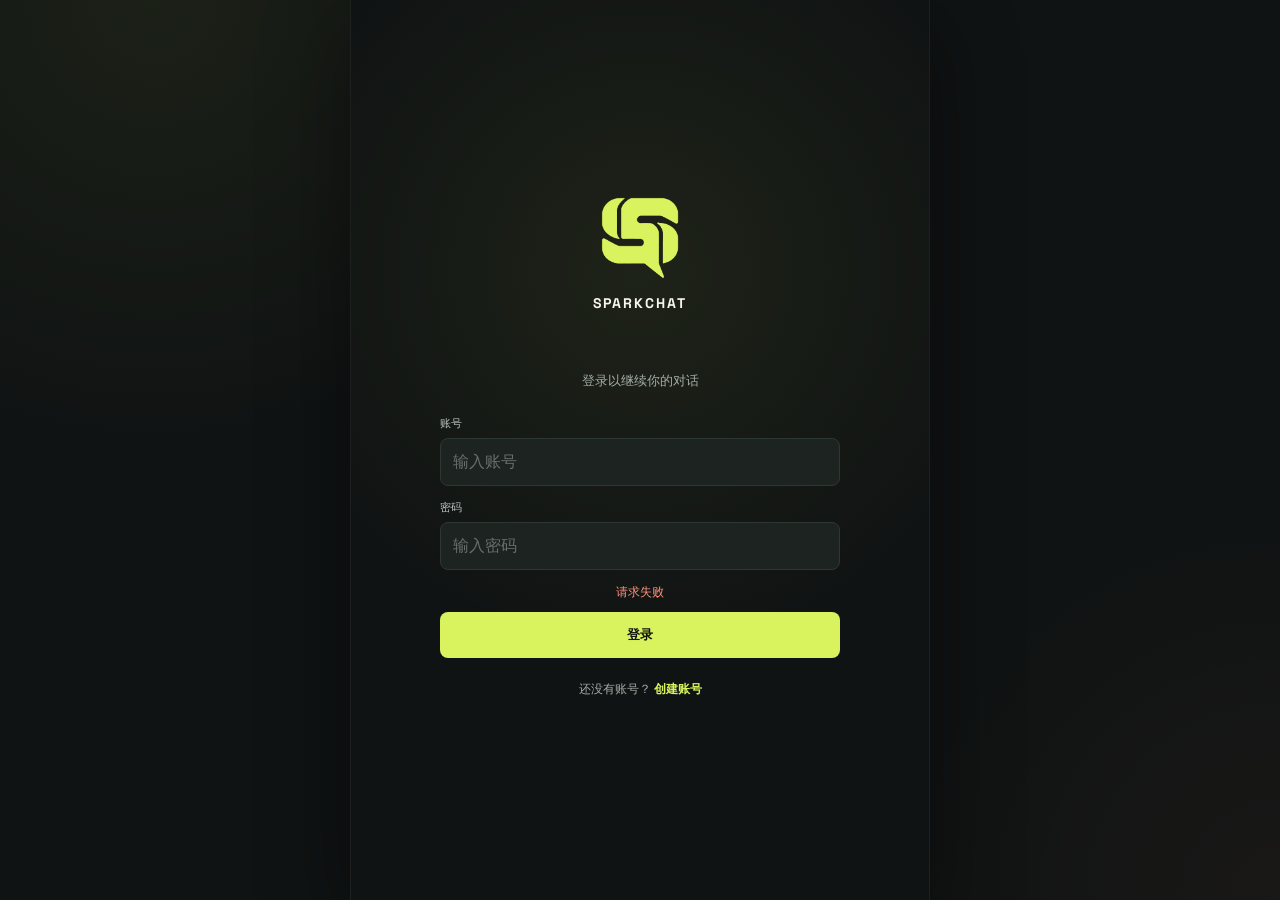
==== frontend/index.html @ 21396ccc "删除启动页遮罩" ====
<!doctype html>
<html lang="zh-CN">
<head>
	<meta charset="utf-8">
	<meta name="viewport" content="width=device-width,initial-scale=1,maximum-scale=1,user-scalable=no,viewport-fit=cover">
	<meta name="theme-color" content="#101313">
	<meta name="description" content="SparkChat 数字角色对话应用">
	<meta name="mobile-web-app-capable" content="yes">
	<meta name="apple-mobile-web-app-capable" content="yes">
	<meta name="apple-mobile-web-app-status-bar-style" content="black-translucent">
	<meta name="apple-mobile-web-app-title" content="SparkChat">
	<title>SparkChat</title>
	<link rel="manifest" href="manifest.webmanifest">
	<link rel="icon" href="assets/icons/icon-192.png" type="image/png">
	<link rel="apple-touch-icon" href="assets/icons/icon-192.png">
	<link rel="preconnect" href="https://fonts.googleapis.com">
	<link rel="preconnect" href="https://fonts.gstatic.com" crossorigin>
	<link rel="preload" as="style" href="https://fonts.googleapis.com/css2?family=IBM+Plex+Mono:wght@400;500;600&family=Space+Grotesk:wght@400;500;600;700&family=Syne:wght@700&display=swap" onload="this.onload=null;this.rel='stylesheet'">
	<noscript><link rel="stylesheet" href="https://fonts.googleapis.com/css2?family=IBM+Plex+Mono:wght@400;500;600&family=Space+Grotesk:wght@400;500;600;700&family=Syne:wght@700&display=swap"></noscript>
	<link rel="stylesheet" href="styles/base.css">
	<link rel="stylesheet" href="styles/components.css">
	<link rel="stylesheet" href="styles/views.css">
	<link rel="stylesheet" href="styles/responsive.css">
</head>
<body>
	<div id="app"></div>
	<div id="toast" class="toast hidden" role="status" aria-live="polite" popover="manual"></div>
	<script type="module" src="scripts/main.js"></script>
</body>
</html>
---- frontend/styles/base.css ----
:root {
  --bg: #101313;
  --surface: #171b1b;
  --surface-raised: #1d2321;
  --surface-soft: #252c29;
  --ink: #f5f6ef;
  --muted: #a4ada7;
  --faint: #737d77;
  --line: #2d3733;
  --line-strong: #46524c;
  --accent: #d8f35d;
  --accent-strong: #e3fa72;
  --accent-ink: #10150f;
  --warning: #ff9278;
  --danger: #ff8179;
  --success: #86dfab;
  --shadow: 0 24px 80px rgb(0 0 0 / 42%);
  --radius: 8px;
  --font-ui: "Space Grotesk", "Microsoft YaHei", sans-serif;
  --font-mono: "IBM Plex Mono", Consolas, monospace;
  --text-xs: 11px;
  --text-sm: 13px;
  --text-md: 15px;
  --text-lg: 20px;
  color-scheme: dark;
  font-family: var(--font-ui);
}

* {
  box-sizing: border-box;
  -webkit-tap-highlight-color: transparent;
}

html {
  width: 100%;
  min-height: 100%;
  overflow-x: hidden;
  background: var(--bg);
  -webkit-text-size-adjust: none;
  text-size-adjust: none;
}

.scroll-container {
  scrollbar-width: none;
}

.scroll-container::-webkit-scrollbar {
  width: 0;
  height: 0;
  display: none;
}

body {
  width: 100%;
  min-height: 100vh;
  margin: 0;
  overflow-x: hidden;
  touch-action: manipulation;
  color: var(--ink);
  background:
    radial-gradient(circle at 12% 0%, rgb(216 243 93 / 6%), transparent 28rem),
    radial-gradient(circle at 100% 100%, rgb(255 146 120 / 4%), transparent 24rem),
    var(--bg);
}

body:has(.app-dialog[open]) {
  overflow: hidden;
}

button,
input,
textarea,
select {
  font: inherit;
}

button {
  border: 0;
  cursor: pointer;
}

button:focus-visible,
input:focus-visible,
textarea:focus-visible,
select:focus-visible {
  outline: 2px solid var(--accent);
  outline-offset: 3px;
}

button:disabled {
  cursor: not-allowed;
}

h1,
h2,
h3,
p {
  margin-top: 0;
}

.hidden {
  display: none !important;
}

#app {
  width: min(100%, 580px);
  max-width: 100%;
  min-height: 100vh;
  margin: 0 auto;
  position: relative;
  overflow: hidden;
  background: rgb(16 19 19 / 94%);
  border-inline: 1px solid rgb(255 255 255 / 6%);
}

.mono-label,
.eyebrow {
  color: var(--accent);
  font: 500 var(--text-xs)/1.4 var(--font-mono);
  letter-spacing: .08em;
  text-transform: uppercase;
}

.muted {
  color: var(--muted);
}

@keyframes rise {
  from { opacity: 0; transform: translateY(8px); }
  to { opacity: 1; transform: translateY(0); }
}

@keyframes pulse {
  50% { opacity: .5; }
}
---- frontend/styles/components.css ----
.icon-button {
  width: 40px;
  height: 40px;
  display: inline-grid;
  place-items: center;
  color: var(--muted);
  background: transparent;
  border: 1px solid transparent;
  border-radius: var(--radius);
  font-size: 20px;
}

.icon-button svg {
  width: 18px;
  height: 18px;
}

.view {
  min-height: 100vh;
  padding-bottom: 86px;
}

.bottom-nav {
  width: min(100%, 580px);
  height: 64px;
  position: fixed;
  z-index: 8;
  bottom: 0;
  left: 50%;
  display: grid;
  grid-template-columns: repeat(3, 1fr);
  padding: 6px 12px max(6px, env(safe-area-inset-bottom));
  transform: translateX(-50%);
  border-top: 1px solid var(--line);
  background: rgb(15 19 19 / 96%);
  backdrop-filter: blur(18px);
}

.nav-item {
  min-width: 0;
  display: flex;
  align-items: center;
  justify-content: center;
  gap: 8px;
  color: var(--muted);
  background: transparent;
  border-radius: var(--radius);
  font-size: var(--text-xs);
  font-weight: 600;
}

.nav-item.active {
  color: var(--accent-ink);
  background: var(--accent);
}

.nav-icon {
  font-size: 17px;
  line-height: 1;
}

.page-heading {
  display: flex;
  align-items: center;
  justify-content: center;
  min-height: calc(48px + env(safe-area-inset-top));
  padding: env(safe-area-inset-top) max(16px, env(safe-area-inset-right)) 0 max(16px, env(safe-area-inset-left));
  border-bottom: 1px solid var(--line);
}

.page-heading h1 {
  margin: 0;
  font-size: 16px;
  line-height: 48px;
  font-weight: 600;
  letter-spacing: 0;
}

.page-heading p {
  max-width: 270px;
  margin: 7px 0 0;
  color: var(--muted);
  font-size: var(--text-sm);
  line-height: 1.6;
}

.section {
  padding: 24px 22px;
  border-top: 1px solid var(--line);
}

.field-grid {
  display: grid;
  grid-template-columns: 1fr 1fr;
  gap: 13px;
}

.field {
  min-width: 0;
  margin-bottom: 14px;
}

.field:last-child {
  margin-bottom: 0;
}

.field-wide {
  grid-column: 1 / -1;
}

.field label,
.field-label {
  display: block;
  color: #bac3bf;
  font: 500 var(--text-xs) var(--font-mono);
  letter-spacing: .04em;
  text-transform: uppercase;
}

.field label {
  margin-bottom: 7px;
}

.text-input,
.text-area,
.select-input {
  width: 100%;
  border: 1px solid var(--line);
  border-radius: var(--radius);
  outline: 0;
  caret-color: var(--accent);
  caret-shape: bar;
  color: var(--ink);
  background: var(--surface-raised);
  line-height: 1.5;
  font-size: 16px;
  transition: border-color .18s, background .18s;
}

.select-input {
  width: 1px;
  height: 1px;
  position: absolute;
  overflow: hidden;
  clip-path: inset(50%);
  white-space: nowrap;
}

.select-control {
  width: 100%;
  min-width: 0;
  position: relative;
  scroll-margin-block: 12px;
}

.select-trigger {
  width: 100%;
  height: 48px;
  min-width: 0;
  display: flex;
  align-items: center;
  gap: 12px;
  padding: 0 13px;
  color: var(--ink);
  border: 1px solid var(--line);
  border-radius: var(--radius);
  background: var(--surface-raised);
  text-align: left;
  transition: border-color .18s, background .18s;
}

.select-value {
  min-width: 0;
  flex: 1;
  overflow: hidden;
  text-overflow: ellipsis;
  white-space: nowrap;
}

.select-chevron {
  width: 7px;
  height: 7px;
  flex: 0 0 auto;
  border-right: 1.5px solid var(--muted);
  border-bottom: 1.5px solid var(--muted);
  transform: translateY(-2px) rotate(45deg);
  transition: transform .18s;
}

.select-control.open .select-chevron {
  transform: translateY(2px) rotate(225deg);
}

.select-trigger:disabled {
  cursor: not-allowed;
  color: var(--faint);
  opacity: .6;
}

.select-trigger:focus-visible {
  outline: 2px solid var(--accent);
  outline-offset: 2px;
}

.select-menu {
  inset: auto;
  margin: 0;
  position: fixed;
  z-index: 1000;
  display: grid;
  gap: 2px;
  overflow-y: auto;
  padding: 5px;
  border: 1px solid var(--line-strong);
  border-radius: var(--radius);
  background: var(--surface-raised);
  box-shadow: 0 12px 32px rgb(0 0 0 / 34%);
  scrollbar-width: thin;
  scrollbar-color: var(--line-strong) transparent;
  animation: select-open .12s ease-out;
}

.select-menu[hidden] {
  display: none;
}

.select-option {
  width: 100%;
  min-height: 38px;
  padding: 8px 10px;
  overflow: hidden;
  color: var(--ink);
  border-radius: 5px;
  background: transparent;
  text-align: left;
  text-overflow: ellipsis;
  white-space: nowrap;
}

.select-option[aria-selected="true"] {
  color: var(--accent);
  background: var(--surface-soft);
}

.select-option:focus-visible {
  outline: 1px solid var(--accent);
  outline-offset: -1px;
}

.select-option:disabled {
  cursor: not-allowed;
  color: var(--faint);
}

@keyframes select-open {
  from { opacity: 0; transform: translateY(-3px); }
  to { opacity: 1; transform: translateY(0); }
}

.text-input {
  height: 48px;
  padding: 0 12px;
}

.text-area {
  min-height: 112px;
  padding: 11px 12px;
  resize: vertical;
  overflow-y: auto;
  scrollbar-color: rgb(141 152 147 / 30%) transparent;
  scrollbar-gutter: stable;
  scrollbar-width: thin;
}

.text-area:hover,
.text-area:focus {
  scrollbar-color: rgb(141 152 147 / 58%) transparent;
}

.text-area::-webkit-scrollbar {
  width: 5px;
}

.text-area::-webkit-scrollbar-track {
  background: transparent;
}

.text-area::-webkit-scrollbar-thumb {
  background: rgb(141 152 147 / 30%);
  border-radius: 999px;
}

.text-area:hover::-webkit-scrollbar-thumb,
.text-area:focus::-webkit-scrollbar-thumb {
  background: rgb(141 152 147 / 58%);
}

.text-input::placeholder,
.text-area::placeholder {
  color: #65706b;
}

.text-input:hover,
.text-area:hover {
  border-color: var(--line-strong);
}

.select-trigger:hover:not(:disabled) {
  border-color: var(--line-strong);
}

.text-input:focus,
.text-area:focus {
  border-color: var(--line);
  background: var(--surface-raised);
}

.text-input:focus-visible,
.text-area:focus-visible {
  outline: none;
}

.primary-button,
.secondary-button,
.danger-button {
  min-height: 46px;
  display: inline-flex;
  align-items: center;
  justify-content: center;
  gap: 8px;
  padding: 0 15px;
  border-radius: var(--radius);
  font-size: var(--text-sm);
  font-weight: 800;
}

.primary-button {
  color: var(--accent-ink);
  background: var(--accent);
}

.primary-button:disabled {
  color: #6f7950;
  background: #343b27;
}

.secondary-button {
  color: var(--ink);
  border: 1px solid var(--line-strong);
  background: var(--surface-soft);
}

.danger-button {
  color: var(--danger);
  border: 1px solid rgb(240 104 98 / 40%);
  background: transparent;
}

.secondary-button:disabled,
.danger-button:disabled,
.admin-create-button:disabled {
  cursor: not-allowed;
  opacity: .5;
}

.compact-button {
  min-height: 42px;
  padding-inline: 13px;
  font-size: var(--text-sm);
}

.admin-action-button {
  min-width: 112px;
  min-height: 46px;
  padding-inline: 16px;
}

.dialog-actions-split {
  justify-content: space-between;
}

.dialog-action-group {
  display: inline-flex;
  align-items: center;
  gap: 9px;
}

.full-width {
  width: 100%;
}

.toast {
  max-width: calc(100vw - 32px);
  position: fixed;
  z-index: 1000;
  top: max(18px, env(safe-area-inset-top));
  left: 50%;
  margin: 0;
  padding: 11px 15px;
  transform: translateX(-50%);
  border: 0;
  color: var(--accent-ink);
  background: var(--accent);
  border-radius: var(--radius);
  box-shadow: var(--shadow);
  font-size: var(--text-sm);
  font-weight: 700;
}

@media (hover: hover) and (pointer: fine) {
  .icon-button:hover {
    color: var(--ink);
    border-color: var(--line);
    background: var(--surface);
  }

  .nav-item:hover {
    color: var(--ink);
    background: var(--surface-raised);
  }

  .primary-button:hover:not(:disabled) {
    background: var(--accent-strong);
  }

  .secondary-button:hover:not(:disabled) {
    border-color: var(--muted);
    background: #293130;
  }

  .danger-button:hover:not(:disabled) {
    border-color: var(--danger);
    background: rgb(255 129 121 / 10%);
  }
}
---- frontend/styles/views.css ----
.auth-view {
  min-height: 100dvh;
  display: grid;
  place-items: center;
  padding: clamp(32px, 7vh, 72px) 20px;
  background:
    radial-gradient(circle at 50% 30%, rgb(216 243 93 / 7%), transparent 24rem),
    var(--bg);
}

.auth-brand {
  display: flex;
  flex-direction: column;
  align-items: center;
  gap: 12px;
  margin-bottom: 60px;
  color: var(--ink);
  font-size: 14px;
  font-weight: 800;
  letter-spacing: .14em;
}

.auth-brand img {
  width: 88px;
  height: 88px;
  object-fit: contain;
}

.auth-content {
  width: min(100%, 400px);
}

.auth-content h1 {
  margin: 0;
  font-size: 30px;
  line-height: 1.2;
  letter-spacing: 0;
}

.auth-heading {
  margin-bottom: 26px;
  text-align: center;
}

.auth-heading p {
  margin: 0;
  color: var(--muted);
  font-size: 13px;
}

.auth-form {
  width: 100%;
}

.auth-error {
  min-height: 18px;
  margin: 10px 0;
  color: var(--warning);
  font-size: 12px;
  text-align: center;
}

.auth-switch {
  width: 100%;
  margin-top: 14px;
  padding: 9px;
  color: var(--muted);
  background: transparent;
  font-size: 12px;
}

.auth-switch strong {
  color: var(--accent);
}

.search-toolbar {
  padding: 12px 13px;
  border-bottom: 1px solid var(--line);
  background: var(--surface);
}

.search-box {
  height: 42px;
  margin: 0;
  display: flex;
  align-items: center;
  gap: 9px;
  padding: 0 12px;
  color: var(--muted);
  border: 1px solid var(--line);
  border-radius: var(--radius);
  background: var(--surface-raised);
  cursor: text;
  transition: border-color .18s, background .18s, box-shadow .18s;
}

.search-box:hover {
  border-color: var(--line-strong);
}

.search-box:focus-within,
.search-box.focused {
  border-color: var(--accent);
  box-shadow: 0 0 0 2px rgb(216 243 93 / 10%);
}

.search-box:focus-within svg,
.search-box.focused svg {
  color: var(--accent);
  stroke: var(--accent);
}

.search-box input {
  min-width: 0;
  width: 100%;
  border: 0;
  outline: 0;
  caret-color: var(--accent);
  caret-shape: bar;
  color: var(--ink);
  background: transparent;
  cursor: text;
  font-size: 16px;
  line-height: 1.5;
  appearance: none;
}

.search-box input::placeholder {
  color: #65706b;
}

.search-box svg {
  width: 16px;
  height: 16px;
  flex: 0 0 16px;
  stroke-width: 2.2;
  pointer-events: none;
  transition: color .18s;
}

.search-box input::-webkit-search-cancel-button {
  appearance: none;
}

.contact-list {
  display: flex;
  flex-direction: column;
}

.contact {
  width: 100%;
  min-height: 88px;
  display: flex;
  align-items: center;
  gap: 15px;
  padding: 16px 22px;
  color: var(--ink);
  text-align: left;
  border-top: 1px solid rgb(42 50 48 / 76%);
  background: transparent;
  transition: background .18s;
}

.contact:focus-visible,
.profile-link:focus-visible,
.new-conversation-button:focus-visible,
.conversation-options-button:focus-visible,
.conversation-menu button:focus-visible,
.conversation-edit button:focus-visible,
.message-action:focus-visible,
.speak-button:focus-visible,
.composer-edit-cancel:focus-visible,
.call-control:focus-visible {
  outline: 2px solid var(--accent);
  outline-offset: -2px;
}

.avatar {
  width: 48px;
  height: 48px;
  flex: 0 0 48px;
  display: grid;
  place-items: center;
  position: relative;
  overflow: hidden;
  color: #101412;
  background: linear-gradient(145deg, #b6c1bc, #45524f);
  border-radius: var(--radius);
  font-size: 14px;
  font-weight: 800;
}

.avatar.small {
  width: 40px;
  height: 40px;
  flex-basis: 40px;
  font-size: 11px;
}

.avatar img,
.avatar-field-preview img {
  width: 100%;
  height: 100%;
  display: block;
  object-fit: cover;
}

.avatar-field {
  margin-bottom: 24px;
  display: grid;
  grid-template-columns: 58px minmax(0, 1fr) auto;
  align-items: center;
  gap: 12px;
}

#create-form .avatar-field {
  margin-bottom: 0;
}

.view:has(.main-page-body) {
  height: 100dvh;
  min-height: 0;
  display: flex;
  flex-direction: column;
  padding-bottom: 64px;
  overflow: hidden;
}

.view:has(.main-page-body) > .page-heading {
  flex: 0 0 auto;
}

.main-page-body {
  min-height: 0;
  flex: 1;
  overflow-y: auto;
}

.avatar-field-preview {
  width: 58px;
  height: 58px;
  overflow: hidden;
  display: grid;
  place-items: center;
  color: var(--muted);
  border: 1px dashed var(--line-strong);
  border-radius: var(--radius);
  background: var(--surface-raised);
}

.avatar-placeholder {
  font: 300 24px var(--font-ui);
}

.avatar-field-copy {
  min-width: 0;
  display: grid;
  gap: 5px;
}

.avatar-field-copy strong {
  font-size: 12px;
}

.avatar-field-copy span {
  color: var(--muted);
  font-size: 10px;
}

.avatar-choose {
  min-height: 38px;
  padding-inline: 12px;
  cursor: pointer;
}

.crop-dialog {
  width: min(92vw, 480px);
}

.crop-dialog-body {
  display: grid;
  justify-items: center;
  gap: 20px;
}

.crop-stage {
  width: min(360px, calc(100vw - 72px));
  aspect-ratio: 1;
  position: relative;
  overflow: hidden;
  cursor: grab;
  touch-action: none;
  background:
    linear-gradient(45deg, #202625 25%, transparent 25%, transparent 75%, #202625 75%),
    linear-gradient(45deg, #202625 25%, #171b1b 25%, #171b1b 75%, #202625 75%);
  background-position: 0 0, 8px 8px;
  background-size: 16px 16px;
}

.crop-stage.dragging {
  cursor: grabbing;
}

.crop-stage > img {
  position: absolute;
  max-width: none;
  user-select: none;
}

.crop-box {
  width: 180px;
  height: 180px;
  position: absolute;
  z-index: 1;
  pointer-events: none;
  touch-action: none;
  border: 2px solid var(--accent);
  box-shadow: 0 0 0 999px rgb(5 7 7 / 55%);
}

.crop-box i {
  width: 12px;
  height: 12px;
  position: absolute;
  border-color: var(--ink);
  border-style: solid;
}

.crop-box i:nth-child(1) { top: -2px; left: -2px; border-width: 2px 0 0 2px; }
.crop-box i:nth-child(2) { top: -2px; right: -2px; border-width: 2px 2px 0 0; }
.crop-box i:nth-child(3) { right: -2px; bottom: -2px; border-width: 0 2px 2px 0; }
.crop-box i:nth-child(4) { bottom: -2px; left: -2px; border-width: 0 0 2px 2px; }

.contact-main {
  min-width: 0;
  flex: 1;
}

.contact-top {
  display: flex;
  justify-content: space-between;
  gap: 12px;
}

.contact-name {
  font-size: var(--text-md);
  font-weight: 700;
}

.contact-time {
  color: var(--faint);
  font: 9px var(--font-mono);
}

.contact-preview {
  margin-top: 6px;
  overflow: hidden;
  color: var(--muted);
  font-size: var(--text-sm);
  line-height: 1.5;
  text-overflow: ellipsis;
  white-space: nowrap;
}

.empty-state {
  margin: 22px;
  padding: 34px 20px;
  color: var(--muted);
  border: 1px dashed var(--line-strong);
  border-radius: var(--radius);
  text-align: center;
  font-size: 12px;
  line-height: 1.7;
}

.app-dialog {
  width: min(92vw, 540px);
  max-height: min(88dvh, 720px);
  overflow: hidden;
  padding: 0;
  color: var(--ink);
  border: 1px solid var(--line-strong);
  border-radius: var(--radius);
  background: var(--surface);
  box-shadow: var(--shadow);
}

.app-dialog::backdrop {
  background: rgb(0 0 0 / 72%);
  backdrop-filter: blur(5px);
}

.dialog-panel {
  max-height: inherit;
  display: flex;
  flex-direction: column;
  overflow: hidden;
}

.dialog-header,
.dialog-actions {
  display: flex;
  align-items: center;
  justify-content: space-between;
  gap: 14px;
  padding: 17px 18px;
  border-bottom: 1px solid var(--line);
}

.dialog-header h2 {
  margin: 5px 0 0;
  font-size: 18px;
}

.dialog-header > .icon-button {
  flex: 0 0 auto;
}

.dialog-body {
  min-height: 0;
  flex: 1;
  overflow-y: auto;
  padding: 18px;
}

.dialog-actions {
  justify-content: flex-end;
  border-top: 1px solid var(--line);
  border-bottom: 0;
}

.dialog-actions .primary-button,
.dialog-actions .secondary-button,
.dialog-actions .danger-button {
  min-width: 100px;
}

.confirm-dialog {
  width: min(92vw, 380px);
}

.confirm-dialog .dialog-header h2 {
  margin: 0;
}

.confirm-dialog-message {
  margin: 0;
  color: var(--muted);
  line-height: 1.65;
}

.confirm-dialog-message strong {
  overflow-wrap: anywhere;
  color: var(--ink);
  font-weight: 800;
}

.confirm-dialog .dialog-actions button {
  min-width: 96px;
}

.history-dialog {
  width: min(100% - 24px, 520px);
  max-height: min(78dvh, 620px);
  overflow: hidden;
  margin: auto auto 12px;
}

.history-dialog .dialog-panel {
  max-height: inherit;
}

.history-body {
  overflow-x: hidden;
  overflow-y: auto;
  padding: 12px;
}

.new-conversation-button {
  min-height: 46px;
  width: 100%;
  display: flex;
  align-items: center;
  gap: 9px;
  padding: 13px 14px;
  color: var(--accent-ink);
  border-radius: var(--radius);
  border: 1px solid var(--accent);
  background: var(--accent);
  font-size: 12px;
  font-weight: 800;
  text-align: left;
}

.new-conversation-button svg { width: 16px; height: 16px; }

.conversation-list {
  display: grid;
  gap: 5px;
  padding: 11px 0 0;
  margin: 0;
  list-style: none;
}

.conversation-row.active {
  border-color: var(--line);
  background: var(--surface-raised);
}

.conversation-row {
  position: relative;
  display: grid;
  grid-template-columns: minmax(0, 1fr) 38px;
  align-items: center;
  border: 1px solid transparent;
  border-radius: var(--radius);
}

.conversation-row.active { border-color: var(--line); background: var(--surface-raised); }

.conversation-open {
  min-width: 0;
  display: flex;
  align-items: center;
  justify-content: space-between;
  gap: 12px;
  padding: 11px 4px 11px 12px;
  color: var(--ink);
  background: transparent;
  text-align: left;
}

.conversation-copy {
  min-width: 0;
  display: grid;
  gap: 4px;
}

.conversation-copy strong,
.conversation-copy small { overflow: hidden; text-overflow: ellipsis; white-space: nowrap; }
.conversation-copy strong { font-size: 12px; }
.conversation-copy small,
.conversation-open time { color: var(--muted); font: 10px var(--font-mono); }
.conversation-open time { flex: 0 0 auto; align-self: flex-start; padding-top: 2px; }

.conversation-options {
  position: relative;
}

.conversation-options-button {
  width: 30px;
  height: 30px;
  display: grid;
  place-items: center;
  color: var(--muted);
  background: transparent;
  border-radius: var(--radius);
}

.conversation-options-button svg { width: 16px; height: 16px; }

.conversation-menu {
  min-width: 148px;
  position: fixed;
  z-index: 3;
  top: 0;
  left: 0;
  display: none;
  gap: 2px;
  padding: 6px;
  border: 1px solid var(--line-strong);
  border-radius: var(--radius);
  background: var(--surface-raised);
  box-shadow: 0 18px 48px rgb(0 0 0 / 48%), 0 1px 0 rgb(255 255 255 / 5%) inset;
}

.conversation-menu.open { display: grid; }

.conversation-menu button {
  min-height: 38px;
  display: flex;
  align-items: center;
  gap: 8px;
  padding: 9px 11px;
  color: var(--ink);
  background: transparent;
  border-radius: var(--radius);
  font-size: 12px;
  font-weight: 650;
  text-align: left;
  white-space: nowrap;
}

.conversation-menu button.danger { color: var(--danger); }
.conversation-menu svg { width: 14px; height: 14px; }

.conversation-edit {
  grid-column: 1 / -1;
  display: flex;
  align-items: center;
  gap: 5px;
  padding: 5px;
}

.conversation-edit .text-input { min-width: 0; height: 32px; padding: 6px 8px; }
.conversation-edit button { width: 30px; height: 30px; display: grid; place-items: center; color: var(--muted); background: transparent; border-radius: var(--radius); }
.conversation-edit svg { width: 15px; height: 15px; }

.history-empty { padding: 24px 10px; color: var(--muted); font-size: 12px; text-align: center; }

.form-actions {
  padding: 18px 22px calc(20px + env(safe-area-inset-bottom));
  border-top: 1px solid var(--line);
  background: var(--surface);
}

.form-actions p {
  margin: 8px 0 0;
  color: var(--faint);
  text-align: center;
  font-size: 9px;
}

.profile-card {
  width: 100%;
  min-width: 0;
  max-width: 100%;
  display: flex;
  align-items: center;
  gap: 14px;
  padding: 18px;
  border: 1px solid var(--line);
  border-radius: var(--radius);
  background: var(--surface);
}

.profile-card > div:last-child,
.profile-link > span:first-child {
  min-width: 0;
}

.profile-label {
  display: block;
  margin-bottom: 5px;
  color: var(--faint);
  font: 9px var(--font-mono);
  text-transform: uppercase;
}

.profile-setting {
  width: 100%;
  min-width: 0;
  max-width: 100%;
  display: flex;
  align-items: center;
  justify-content: space-between;
  gap: 18px;
  padding: 16px 18px;
  border: 1px solid var(--line);
  border-radius: var(--radius);
  background: var(--surface);
}

.profile-setting strong {
  display: block;
  flex: 0 0 auto;
  white-space: nowrap;
}

.profile-setting .select-control {
  min-width: 0;
  width: min(58%, 220px);
  max-width: 220px;
  margin-left: auto;
  flex: 0 1 220px;
}

.profile-link {
  width: 100%;
  min-width: 0;
  max-width: 100%;
  display: flex;
  align-items: center;
  justify-content: space-between;
  padding: 16px 18px;
  color: var(--ink);
  border: 1px solid var(--line);
  border-radius: var(--radius);
  background: var(--surface);
  text-align: left;
}

.profile-link strong,
.profile-link small {
  display: block;
}

.profile-link small {
  margin-top: 4px;
  color: var(--muted);
  font-size: 10px;
  overflow-wrap: anywhere;
}

.profile-section {
  display: grid;
  gap: 28px;
}

.admin-profile-links {
  display: grid;
  gap: 8px;
}

.admin-manager-dialog {
  width: min(94vw, 920px);
  height: fit-content;
  max-height: min(88dvh, 720px);
}

.admin-manager-dialog > .dialog-panel {
  height: fit-content;
  max-height: inherit;
}

.admin-manager-body {
  min-height: 0;
  max-height: calc(min(88dvh, 720px) - 75px);
  display: flex;
  flex-direction: column;
  overflow: hidden;
}

.admin-manager-controls {
  display: grid;
  grid-template-columns: auto minmax(0, 1fr);
  gap: 14px;
  align-items: end;
  padding: 16px 20px;
  border-bottom: 1px solid var(--line);
  background: var(--surface-raised);
}

.admin-create-button {
  min-height: 46px;
  padding-inline: 18px;
}

.admin-create-button span {
  font-size: 18px;
  line-height: 1;
}

.admin-manager-select {
  margin: 0;
}

.admin-manager-select .select-trigger {
  background: var(--surface);
}

.admin-voice-editor {
  min-width: 0;
  min-height: 0;
  flex: 1;
  display: flex;
  flex-direction: column;
}

.voice-admin-form,
.role-admin-form {
  width: 100%;
  max-height: 100%;
  min-height: 0;
  flex: 1 1 auto;
  display: flex;
  flex-direction: column;
}

.admin-editor-scroll {
  min-height: 0;
  flex: 1;
  overflow-y: auto;
  padding: 28px;
}

.voice-admin-fields {
  display: grid;
  grid-template-columns: 1fr;
  column-gap: 18px;
  align-items: start;
}

.role-admin-form .field-grid {
  grid-template-columns: 1fr;
}

.voice-admin-form .field {
  margin-bottom: 18px;
}

.mono-input {
  font-family: var(--font-mono);
}

.admin-role-editor {
  min-width: 0;
  min-height: 0;
  flex: 1;
  display: flex;
  flex-direction: column;
}

.admin-role-editor .admin-editor-scroll {
  padding: 22px;
}

.role-persona-input {
  min-height: 132px;
}

.character-prompt {
  min-height: 132px;
}

.admin-editor-actions {
  flex: 0 0 auto;
}

.admin-manager-dialog .primary-button,
.admin-manager-dialog .secondary-button,
.admin-manager-dialog .danger-button,
.admin-editor-actions .primary-button,
.admin-editor-actions .danger-button {
  min-width: 112px;
  min-height: 46px;
  padding-inline: 16px;
}

.user-manager-dialog {
  width: min(92vw, 560px);
}

.user-create-form {
  display: grid;
  grid-template-columns: 1fr 1fr auto;
  gap: 10px;
  align-items: end;
  padding-bottom: 20px;
  border-bottom: 1px solid var(--line);
}

.user-create-form .field {
  margin-bottom: 0;
}

.user-list-head {
  margin: 22px 0 8px;
}

.user-admin-list {
  display: grid;
  gap: 7px;
  padding: 0;
  margin: 0;
  list-style: none;
}

.user-admin-row {
  display: flex;
  align-items: center;
  justify-content: space-between;
  gap: 12px;
  min-height: 58px;
  padding: 9px 10px 9px 13px;
  border: 1px solid var(--line);
  border-radius: var(--radius);
  background: var(--surface-raised);
}

.user-admin-identity {
  min-width: 0;
  display: grid;
  gap: 4px;
}

.user-admin-identity strong {
  overflow: hidden;
  font-size: var(--text-sm);
  text-overflow: ellipsis;
  white-space: nowrap;
}

.user-admin-identity span,
.current-user-tag {
  color: var(--muted);
  font: var(--text-xs) var(--font-mono);
}

.user-admin-actions {
  display: inline-flex;
  align-items: center;
  gap: 7px;
  flex: 0 0 auto;
  flex-wrap: nowrap;
}

.user-admin-actions .compact-button {
  min-width: 112px;
  min-height: 46px;
}

.user-password-form {
  width: 100%;
}

.user-password-form > div {
  display: flex;
  gap: 7px;
  align-items: center;
}

.user-password-form .text-input {
  min-width: 0;
  flex: 1;
  height: 38px;
}

.user-bubble {
  width: 100%;
  display: block;
  color: inherit;
  text-align: left;
  cursor: pointer;
}

.profile-card h2 {
  margin: 0 0 5px;
  font-size: 17px;
}

.profile-card p {
  margin: 0;
  color: var(--muted);
  font-size: 11px;
}

@media (hover: hover) and (pointer: fine) {
  .contact:hover {
    background: var(--surface);
  }

  .new-conversation-button:hover:not(:disabled) {
    background: var(--accent-strong);
  }

  .conversation-row:hover {
    border-color: var(--line);
    background: var(--surface-raised);
  }

  .conversation-options-button:hover {
    color: var(--accent);
    background: var(--surface-soft);
  }

  .conversation-menu button:hover {
    background: var(--surface-soft);
  }

  .conversation-edit button:hover {
    color: var(--accent);
    background: var(--surface-soft);
  }

  .profile-link:hover {
    border-color: var(--line-strong);
    background: var(--surface-raised);
  }

  .admin-create-button:hover {
    background: var(--accent-strong);
  }

  .user-bubble:hover {
    border-color: var(--accent-strong);
    box-shadow: 0 0 0 3px rgb(216 243 93 / 10%);
  }
}

.chat-view {
  height: 100vh;
  display: flex;
  flex-direction: column;
  background:
    radial-gradient(circle at 100% 0%, rgb(216 243 93 / 5%), transparent 20rem),
    var(--bg);
}

.chat-header {
  min-height: 76px;
  display: flex;
  align-items: center;
  gap: 11px;
  padding: 8px 8px;
  border-bottom: 1px solid var(--line);
  background: rgb(16 19 19 / 90%);
  backdrop-filter: blur(16px);
}

.chat-meta {
  min-width: 0;
  flex: 1;
}

.chat-meta strong {
  display: block;
  overflow: hidden;
  font-size: var(--text-md);
  text-overflow: ellipsis;
  white-space: nowrap;
}

.chat-tool {
  width: 46px;
  height: 46px;
  flex: 0 0 46px;
}

.chat-tool svg {
  width: 18px;
  height: 18px;
  stroke-width: 2.2;
}

.chat-actions {
  display: inline-flex;
  align-items: center;
  gap: 6px;
  flex: 0 0 auto;
}

.messages {
  flex: 1;
  overflow-y: auto;
  display: flex;
  flex-direction: column;
  gap: 16px;
  padding: 24px 16px;
}

.message {
  max-width: min(84%, 540px);
  display: flex;
  align-items: end;
  gap: 8px;
}

.message-content {
  min-width: 0;
}

.message.user {
  align-self: flex-end;
  flex-direction: row-reverse;
}

.bubble {
  padding: 11px 14px;
  color: var(--ink);
  border: 1px solid var(--line);
  border-radius: var(--radius);
  background: var(--surface-raised);
  font-size: var(--text-md);
  line-height: 1.6;
  white-space: pre-wrap;
}

.message.user .bubble {
  color: var(--accent-ink);
  border-color: var(--accent);
  background: var(--accent);
}

.message.user .message-content {
  display: flex;
  flex-direction: column;
  align-items: flex-end;
}

.message.pending .bubble {
  color: var(--muted);
  animation: pulse 1.2s ease-in-out infinite;
}

.message.is-rewriting .bubble {
  border-color: var(--line-strong);
}

.message.user.is-rewriting .bubble {
  border-color: var(--accent);
  box-shadow: 0 0 0 2px rgb(216 243 93 / 12%);
}

.message.failed .bubble {
  color: var(--warning);
  border-color: rgb(255 138 101 / 40%);
}

.stamp {
  min-height: 19px;
  display: inline-flex;
  align-items: center;
  gap: 3px;
  margin-top: 5px;
  color: var(--faint);
  font: 8px var(--font-mono);
}

.message-actions {
  display: inline-flex;
  align-items: center;
  gap: 2px;
  margin-left: 6px;
}

.message-action {
  width: 22px;
  height: 19px;
  display: inline-grid;
  place-items: center;
  padding: 2px 5px;
  color: var(--muted);
  background: transparent;
}

.message-action:disabled { opacity: .45; }
.message-action svg,
.speak-button svg { width: 13px; height: 13px; }
.message-action.active { color: var(--accent); }

.speak-button {
  width: 22px;
  height: 19px;
  display: inline-grid;
  place-items: center;
  padding: 2px 5px;
  color: var(--muted);
  background: transparent;
}

.speak-button.playing {
  color: var(--accent);
  animation: sound-pulse 1s ease-in-out infinite;
}

.composer-button svg {
  width: 16px;
  height: 16px;
  stroke-width: 2.2;
}

.composer {
  position: relative;
  display: grid;
  grid-template-columns: 50px minmax(0, 1fr) 50px;
  align-items: end;
  gap: 8px;
  padding: 12px 13px max(12px, env(safe-area-inset-bottom));
  border-top: 1px solid var(--line);
  background: var(--surface);
  transition: grid-template-columns 180ms ease;
}

.composer-edit-header {
  display: none;
}

.composer.send-hidden {
  grid-template-columns: 50px minmax(0, 1fr) 0;
}

.chat-view.editing-message .message:not(.editing-target) {
  opacity: .42;
  transition: opacity 180ms ease;
}

.message.editing-target .bubble {
  box-shadow: 0 0 0 2px rgb(216 243 93 / 18%);
}

.composer.editing-message {
  grid-template-columns: minmax(0, 1fr) 50px;
  padding-top: 38px;
  border-top-color: var(--line-strong);
  background: var(--bg);
}

.composer.editing-message .composer-edit-header {
  position: absolute;
  inset: 0 0 auto;
  height: 32px;
  display: flex;
  align-items: center;
  justify-content: space-between;
  padding: 6px 13px 0;
  color: var(--muted);
  font-size: var(--text-xs);
  font-weight: 600;
}

.composer-edit-cancel {
  width: 28px;
  height: 28px;
  display: grid;
  place-items: center;
  color: var(--muted);
  border-radius: var(--radius);
  background: transparent;
}

.composer-edit-cancel:hover {
  color: var(--ink);
  background: var(--surface-soft);
}

.composer-edit-cancel svg {
  width: 15px;
  height: 15px;
}

.composer.editing-message #dictate {
  display: none;
}

.composer.editing-message textarea.text-area:focus {
  border-color: var(--accent);
  box-shadow: 0 0 0 2px rgb(216 243 93 / 8%);
}

.composer.editing-message.is-updating textarea {
  opacity: .55;
  pointer-events: none;
}

.composer.editing-message.send-hidden {
  grid-template-columns: minmax(0, 1fr) 0;
}

.composer textarea {
  height: 42px;
  min-height: 42px;
  max-height: 110px;
  overflow-y: hidden;
  padding: 10px 12px;
  resize: none;
}

.composer-button {
  width: 42px;
  height: 42px;
  display: grid;
  place-items: center;
  color: var(--ink);
  border-radius: var(--radius);
  background: var(--surface-soft);
  font-size: 16px;
}

.composer-button.send {
  justify-self: end;
  color: var(--accent-ink);
  background: var(--accent);
  opacity: 1;
  visibility: visible;
  transition: opacity 120ms ease, visibility 0s linear;
}

.composer.send-hidden .composer-button.send {
  opacity: 0;
  visibility: hidden;
  pointer-events: none;
  transition: opacity 100ms ease, visibility 0s linear 180ms;
}

.composer.restore-composer-state .composer-button.send {
  transition: none;
}

.composer-button.recording {
  color: var(--accent-ink);
  background: var(--warning);
  animation: mic-pulse 1.1s ease-in-out infinite;
}

.phone-overlay {
  position: fixed;
  z-index: 20;
  inset: 0;
  display: flex;
  flex-direction: column;
  align-items: center;
  justify-content: center;
  gap: 58px;
  padding: 32px 24px;
  text-align: center;
  background: radial-gradient(circle at 50% 34%, rgb(216 243 93 / 11%), transparent 32%), #101414;
}

.phone-header {
  width: min(100%, 580px);
  min-height: calc(68px + env(safe-area-inset-top));
  position: absolute;
  z-index: 1;
  top: 0;
  display: flex;
  align-items: center;
  justify-content: flex-end;
  padding: max(12px, env(safe-area-inset-top)) max(16px, env(safe-area-inset-right)) 0 max(16px, env(safe-area-inset-left));
  backdrop-filter: blur(16px);
}

.phone-history-button {
  width: 56px;
  height: 56px;
  flex: 0 0 56px;
}

.phone-history-button svg {
  width: 22px;
  height: 22px;
  stroke-width: 2.2;
}

.phone-controls {
  width: min(100%, 380px);
  display: flex;
  align-items: center;
  justify-content: center;
  gap: 48px;
}

.phone-stage {
  display: flex;
  flex-direction: column;
  align-items: center;
}

.voice-orbit {
  width: 144px;
  height: 144px;
  display: grid;
  place-items: center;
  position: relative;
}

.voice-orbit::before,
.voice-orbit::after {
  content: "";
  position: absolute;
  inset: 8px;
  border: 1px solid rgb(216 243 93 / 28%);
  border-radius: 50%;
  animation: orbit-pulse 2s ease-out infinite;
}

.voice-orbit::after {
  inset: -8px;
  animation-delay: .7s;
}

.phone-overlay .avatar {
  width: 100px;
  height: 100px;
  margin: 0 auto;
  font-size: 23px;
  box-shadow: 0 0 0 10px rgb(216 243 93 / 5%);
  z-index: 1;
}

.phone-overlay h1 {
  margin: 23px 0 6px;
  font-size: 27px;
  line-height: 1.25;
  letter-spacing: 0;
}

.phone-status {
  display: flex;
  align-items: center;
  justify-content: center;
  gap: 7px;
  min-height: 22px;
  color: var(--accent);
  font-family: var(--font-ui);
  font-size: 12px;
  font-weight: 700;
  line-height: 1.4;
  letter-spacing: 0;
}

.status-signal {
  width: 7px;
  height: 7px;
  display: inline-block;
  border-radius: 50%;
  background: currentColor;
  box-shadow: 0 0 12px currentColor;
}

.voice-bars {
  height: 30px;
  display: flex;
  align-items: center;
  gap: 3px;
  position: absolute;
  bottom: -5px;
  z-index: 2;
}

.voice-bars i {
  width: 3px;
  height: max(7px, calc(7px + (var(--voice-level, 0) * 25px)));
  display: block;
  background: var(--accent);
  transform-origin: center;
  animation: voice-bar 1s ease-in-out infinite;
}

.voice-bars i:nth-child(2) { animation-delay: .12s; }
.voice-bars i:nth-child(3) { animation-delay: .24s; }
.voice-bars i:nth-child(4) { animation-delay: .36s; }
.voice-bars i:nth-child(5) { animation-delay: .48s; }

.phone-overlay.connecting .voice-bars i { animation-play-state: paused; opacity: .4; }
.phone-overlay.listening .voice-bars i { animation-duration: 1.35s; }
.phone-overlay.speaking .voice-bars i { animation-duration: .55s; }
.phone-overlay.call-error { --accent: var(--danger); }

.phone-subtitles {
  width: min(100%, 340px);
  min-height: 126px;
  display: grid;
  align-content: start;
  gap: 8px;
  margin-top: 10px;
}

.phone-subtitle {
  min-height: 52px;
  padding: 8px 10px;
  border: 1px solid var(--line);
  background: rgb(255 255 255 / 3%);
  max-width: 330px;
  color: #dce2de;
  font-size: 14px;
  line-height: 1.65;
  letter-spacing: 0;
  overflow-wrap: anywhere;
}

.phone-subtitle::before {
  display: block;
  margin-bottom: 3px;
  color: var(--faint);
  font: 8px var(--font-mono);
}

.user-subtitle { color: var(--muted); }
.user-subtitle::before { content: "用户"; }
.assistant-subtitle::before { content: "角色"; color: var(--accent); }
.user-subtitle.interim { opacity: .65; }

.phone-live-actions {
  min-height: 22px;
  display: flex;
  align-items: center;
  justify-content: flex-end;
  gap: 2px;
}

.phone-live-actions .message-action {
  width: 28px;
  height: 24px;
}

.voice-history-page {
  width: min(100%, 580px);
  height: 100dvh;
  min-height: 0;
  position: fixed;
  z-index: 22;
  inset: 0;
  display: flex;
  flex-direction: column;
  overflow: hidden;
  background: var(--bg);
}

.voice-history-page .page-heading {
  flex: 0 0 auto;
  position: relative;
  justify-content: center;
  padding-right: 56px;
  padding-left: 56px;
}

.voice-history-page .page-heading h1 {
  min-width: 0;
  overflow: hidden;
  font-size: 15px;
  text-overflow: ellipsis;
  white-space: nowrap;
}

.voice-history-page .voice-history-back {
  position: absolute;
  left: 8px;
  top: calc(env(safe-area-inset-top) + 24px);
  transform: translateY(-50%);
}

.voice-history-page .messages {
  min-height: 0;
  width: 100%;
}

.end-call {
  width: 60px;
  height: 60px;
  color: white;
  border-radius: 50%;
  background: var(--danger);
  font-size: 18px;
  box-shadow: 0 0 0 0 rgb(240 104 98 / 45%);
  animation: end-call-pulse 2s ease-out infinite;
}

@keyframes sound-pulse {
  50% { transform: scale(1.15); }
}

@keyframes mic-pulse {
  50% { box-shadow: 0 0 0 5px rgb(255 138 101 / 20%); }
}

@keyframes orbit-pulse {
  0% { opacity: .75; transform: scale(.86); }
  100% { opacity: 0; transform: scale(1.08); }
}

@keyframes voice-bar {
  0%, 100% { transform: scaleY(.88); }
  50% { transform: scaleY(1.12); }
}

@keyframes end-call-pulse {
  70% { box-shadow: 0 0 0 12px rgb(240 104 98 / 0%); }
  100% { box-shadow: 0 0 0 0 rgb(240 104 98 / 0%); }
}

.call-control {
  width: 58px;
  height: 58px;
  display: grid;
  place-items: center;
  color: var(--ink);
  border: 1px solid var(--line-strong);
  border-radius: 50%;
  background: var(--surface-raised);
}

.call-control svg { width: 20px; height: 20px; }

.mic-control.muted { color: var(--warning); }

.mic-control:disabled { opacity: .45; }
---- frontend/styles/responsive.css ----
@media (min-width: 581px) {
  #app {
    min-height: 100vh;
    box-shadow: var(--shadow);
  }

  .view {
    min-height: 100vh;
  }

  .chat-view {
    height: 100vh;
  }

  .messages {
    padding-inline: 24px;
  }
}

@media (max-width: 430px) {
  .section {
    padding-left: 16px;
    padding-right: 16px;
  }

  .contact {
    padding-left: 16px;
    padding-right: 16px;
  }

  .profile-setting {
    align-items: center;
    flex-direction: row;
    gap: 10px;
  }

  .profile-setting .select-control {
    width: min(58%, 220px);
    max-width: 220px;
    flex: 0 1 220px;
  }

  .auth-view {
    min-height: 100dvh;
    padding: max(30px, env(safe-area-inset-top)) 22px max(30px, env(safe-area-inset-bottom));
  }

  .auth-content h1 {
    font-size: 28px;
  }

  .auth-brand {
    margin-bottom: 46px;
  }

  .auth-brand img {
    width: 76px;
    height: 76px;
  }

  .message {
    max-width: 88%;
  }

  .app-dialog {
    width: calc(100vw - 24px);
    max-height: calc(100dvh - 24px);
  }

  .dialog-body {
    padding: 16px;
  }

  .dialog-header,
  .dialog-actions {
    padding: 14px 16px;
  }

  .dialog-actions,
  .dialog-actions-split {
    align-items: stretch;
    flex-wrap: wrap;
  }

  .dialog-action-group {
    flex: 1 1 100%;
  }

  .dialog-action-group > button {
    flex: 1 1 0;
  }

  .character-dialog .dialog-actions {
    display: grid;
    grid-template-columns: repeat(3, minmax(0, 1fr));
    gap: 8px;
  }

  .character-dialog .dialog-action-group {
    display: contents;
  }

  .character-dialog .dialog-actions:not(.dialog-actions-split) {
    grid-template-columns: repeat(2, minmax(0, 105px));
    justify-content: end;
  }

  .character-dialog .dialog-actions button {
    width: 100%;
    min-width: 0;
    padding-inline: 10px;
  }

  .avatar-field {
    grid-template-columns: 58px minmax(0, 1fr);
  }

  .user-create-form {
    grid-template-columns: 1fr;
  }

  .user-create-form .primary-button {
    width: 100%;
  }

  .user-admin-row {
    gap: 8px;
    align-items: flex-start;
  }

  .user-admin-identity {
    flex: 1 1 120px;
  }

  .user-admin-actions {
    flex: 0 1 auto;
    flex-wrap: nowrap;
    justify-content: flex-end;
  }

  .user-admin-actions .compact-button {
    flex: 0 0 auto;
    min-width: 0;
    min-height: 38px;
    padding-inline: 10px;
  }

  .user-password-form > div {
    flex-wrap: wrap;
  }

  .user-password-form .text-input {
    width: 100%;
    flex-basis: 100%;
  }

  .admin-manager-dialog {
    max-height: calc(100dvh - 24px);
  }

  .admin-voice-editor,
  .admin-role-editor {
    padding: 0;
  }

  .admin-editor-scroll,
  .admin-role-editor .admin-editor-scroll {
    padding: 16px;
  }

  .avatar-choose {
    grid-column: 1 / -1;
  }

  .bottom-nav {
    height: calc(66px + env(safe-area-inset-bottom));
  }

  .view {
    padding-bottom: calc(88px + env(safe-area-inset-bottom));
  }

  .view:has(.main-page-body) {
    padding-bottom: calc(66px + env(safe-area-inset-bottom));
  }

  .chat-view {
    height: 100dvh;
  }

  .chat-header {
    padding-top: max(10px, env(safe-area-inset-top));
  }

  .phone-overlay {
    padding: calc(58px + env(safe-area-inset-top)) 16px calc(24px + env(safe-area-inset-bottom));
    gap: 30px;
  }

  .phone-header {
    width: 100%;
  }

  .phone-subtitles {
    width: min(100%, 340px);
  }

  .message-action,
  .speak-button {
    width: 30px;
    height: 28px;
  }

  .composer {
    grid-template-columns: 46px minmax(0, 1fr) 46px;
  }

  .composer.send-hidden {
    grid-template-columns: 46px minmax(0, 1fr) 0;
  }

  .composer.editing-message {
    grid-template-columns: minmax(0, 1fr) 46px;
  }

  .composer.editing-message.send-hidden {
    grid-template-columns: minmax(0, 1fr) 0;
  }

}

@media (max-width: 580px) {
  #create-form .section {
    padding-top: 12px;
    padding-bottom: 12px;
  }
}

@media (prefers-reduced-motion: reduce) {
  *,
  *::before,
  *::after {
    scroll-behavior: auto !important;
    animation-duration: .01ms !important;
    animation-iteration-count: 1 !important;
    transition-duration: .01ms !important;
  }
}

@media (max-width: 700px) {
  .admin-manager-controls {
    grid-template-columns: 1fr;
  }

  .admin-create-button {
    width: 100%;
  }

  .voice-admin-fields,
  .role-admin-form .field-grid {
    grid-template-columns: 1fr;
  }
}

@media (min-width: 701px) {
  .voice-admin-fields {
    grid-template-columns: minmax(0, 1.35fr) minmax(220px, .65fr);
  }

  .role-admin-form .field-grid {
    grid-template-columns: 1fr 1fr;
  }
}
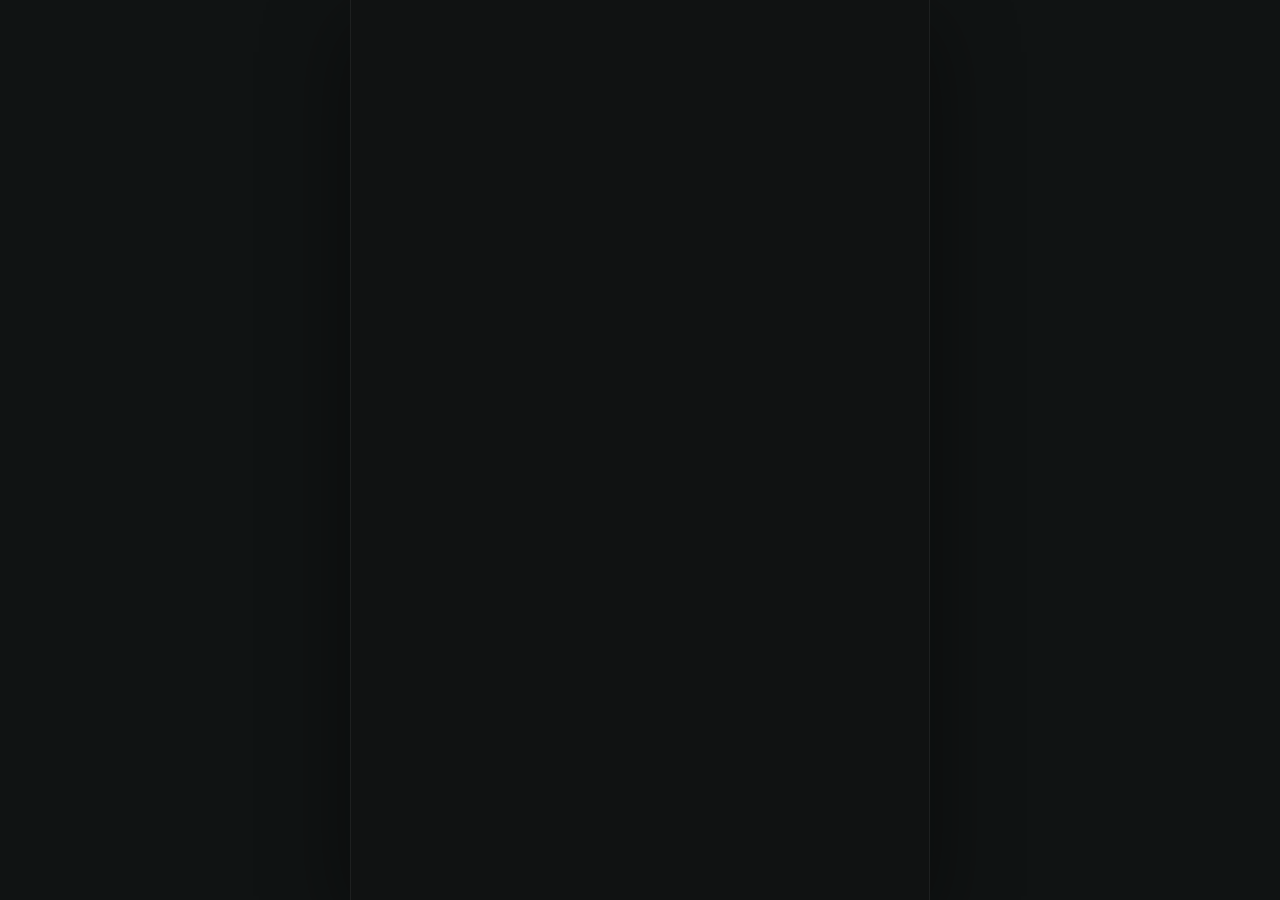
==== commit b469ff48: "更新按钮尺寸" ====
--- a/frontend/index.html
+++ b/frontend/index.html
@@ -19,7 +19,7 @@
 	<noscript><link rel="stylesheet" href="https://fonts.googleapis.com/css2?family=IBM+Plex+Mono:wght@400;500;600&family=Space+Grotesk:wght@400;500;600;700&family=Syne:wght@700&display=swap"></noscript>
 	<link rel="stylesheet" href="styles/base.css">
 	<link rel="stylesheet" href="styles/components.css">
-	<link rel="stylesheet" href="styles/views.css">
+	<link rel="stylesheet" href="styles/views.css?v=98">
 	<link rel="stylesheet" href="styles/responsive.css">
 </head>
 <body>
--- a/frontend/styles/base.css
+++ b/frontend/styles/base.css
@@ -12,16 +12,25 @@
   --accent-strong: #e3fa72;
   --accent-ink: #10150f;
   --warning: #ff9278;
+  --warning-border: rgb(255 146 120 / 24%);
+  --warning-surface: rgb(255 146 120 / 7%);
   --danger: #ff8179;
+  --danger-border: rgb(240 104 98 / 40%);
   --success: #86dfab;
   --shadow: 0 24px 80px rgb(0 0 0 / 42%);
   --radius: 8px;
   --font-ui: "Space Grotesk", "Microsoft YaHei", sans-serif;
   --font-mono: "IBM Plex Mono", Consolas, monospace;
-  --text-xs: 11px;
-  --text-sm: 13px;
-  --text-md: 15px;
+  --text-xs: 12px;
+  --text-sm: 14px;
+  --text-md: 16px;
   --text-lg: 20px;
+  --leading-tight: 1.3;
+  --leading-body: 1.55;
+  --weight-medium: 500;
+  --weight-semibold: 600;
+  --weight-bold: 700;
+  --touch-target: 44px;
   color-scheme: dark;
   font-family: var(--font-ui);
 }
@@ -29,6 +38,15 @@
 * {
   box-sizing: border-box;
   -webkit-tap-highlight-color: transparent;
+  -webkit-touch-callout: none;
+  -webkit-user-select: none;
+  user-select: none;
+}
+
+img {
+  -webkit-touch-callout: none;
+  -webkit-user-drag: none;
+  user-select: none;
 }
 
 html {
@@ -56,11 +74,9 @@
   margin: 0;
   overflow-x: hidden;
   touch-action: manipulation;
+  overscroll-behavior-x: none;
   color: var(--ink);
-  background:
-    radial-gradient(circle at 12% 0%, rgb(216 243 93 / 6%), transparent 28rem),
-    radial-gradient(circle at 100% 100%, rgb(255 146 120 / 4%), transparent 24rem),
-    var(--bg);
+  background: var(--bg);
 }
 
 body:has(.app-dialog[open]) {
@@ -75,8 +91,23 @@
 }
 
 button {
+  padding: 0;
   border: 0;
   cursor: pointer;
+  -webkit-appearance: none;
+  appearance: none;
+}
+
+input,
+textarea {
+  -webkit-user-select: text;
+  user-select: text;
+}
+
+input:not([type="checkbox"]):not([type="radio"]):not([type="file"]),
+textarea {
+  -webkit-appearance: none;
+  appearance: none;
 }
 
 button:focus-visible,
--- a/frontend/styles/components.css
+++ b/frontend/styles/components.css
@@ -1,37 +1,43 @@
 .icon-button {
-  width: 40px;
-  height: 40px;
-  display: inline-grid;
-  place-items: center;
+  width: var(--touch-target);
+  height: var(--touch-target);
+  display: inline-flex;
+  align-items: center;
+  justify-content: center;
+  padding: 0;
   color: var(--muted);
   background: transparent;
   border: 1px solid transparent;
   border-radius: var(--radius);
   font-size: 20px;
-}
-
-.icon-button svg {
+  text-align: center;
+  -webkit-appearance: none;
+  appearance: none;
+}
+
+.icon-button > svg {
   width: 18px;
   height: 18px;
+  margin: auto;
 }
 
 .view {
   min-height: 100vh;
-  padding-bottom: 86px;
+  padding-bottom: 80px;
 }
 
 .bottom-nav {
   width: min(100%, 580px);
-  height: 64px;
+  height: calc(59px + env(safe-area-inset-bottom));
   position: fixed;
   z-index: 8;
   bottom: 0;
   left: 50%;
   display: grid;
   grid-template-columns: repeat(3, 1fr);
-  padding: 6px 12px max(6px, env(safe-area-inset-bottom));
+  padding: 4px 12px calc(4px + env(safe-area-inset-bottom));
   transform: translateX(-50%);
-  border-top: 1px solid var(--line);
+  border-top: .5px solid var(--line);
   background: rgb(15 19 19 / 96%);
   backdrop-filter: blur(18px);
 }
@@ -39,14 +45,16 @@
 .nav-item {
   min-width: 0;
   display: flex;
+  flex-direction: column;
   align-items: center;
   justify-content: center;
-  gap: 8px;
+  gap: 2px;
   color: var(--muted);
   background: transparent;
   border-radius: var(--radius);
   font-size: var(--text-xs);
-  font-weight: 600;
+  font-weight: var(--weight-semibold);
+  line-height: 1.15;
 }
 
 .nav-item.active {
@@ -55,7 +63,8 @@
 }
 
 .nav-icon {
-  font-size: 17px;
+  min-height: 20px;
+  font-size: 18px;
   line-height: 1;
 }
 
@@ -63,16 +72,16 @@
   display: flex;
   align-items: center;
   justify-content: center;
-  min-height: calc(48px + env(safe-area-inset-top));
+  min-height: calc(52px + env(safe-area-inset-top));
   padding: env(safe-area-inset-top) max(16px, env(safe-area-inset-right)) 0 max(16px, env(safe-area-inset-left));
-  border-bottom: 1px solid var(--line);
+  border-bottom: .5px solid var(--line);
 }
 
 .page-heading h1 {
   margin: 0;
-  font-size: 16px;
-  line-height: 48px;
-  font-weight: 600;
+  font-size: var(--text-md);
+  line-height: 52px;
+  font-weight: var(--weight-semibold);
   letter-spacing: 0;
 }
 
@@ -81,12 +90,12 @@
   margin: 7px 0 0;
   color: var(--muted);
   font-size: var(--text-sm);
-  line-height: 1.6;
+  line-height: var(--leading-body);
 }
 
 .section {
   padding: 24px 22px;
-  border-top: 1px solid var(--line);
+  border-top: .5px solid var(--line);
 }
 
 .field-grid {
@@ -112,7 +121,7 @@
 .field-label {
   display: block;
   color: #bac3bf;
-  font: 500 var(--text-xs) var(--font-mono);
+  font: var(--weight-medium) var(--text-xs)/1.4 var(--font-mono);
   letter-spacing: .04em;
   text-transform: uppercase;
 }
@@ -217,7 +226,7 @@
   box-shadow: 0 12px 32px rgb(0 0 0 / 34%);
   scrollbar-width: thin;
   scrollbar-color: var(--line-strong) transparent;
-  animation: select-open .12s ease-out;
+  animation: select-open .08s ease-out;
 }
 
 .select-menu[hidden] {
@@ -226,7 +235,7 @@
 
 .select-option {
   width: 100%;
-  min-height: 38px;
+  min-height: var(--touch-target);
   padding: 8px 10px;
   overflow: hidden;
   color: var(--ink);
@@ -272,7 +281,6 @@
   scrollbar-width: thin;
 }
 
-.text-area:hover,
 .text-area:focus {
   scrollbar-color: rgb(141 152 147 / 58%) transparent;
 }
@@ -290,7 +298,6 @@
   border-radius: 999px;
 }
 
-.text-area:hover::-webkit-scrollbar-thumb,
 .text-area:focus::-webkit-scrollbar-thumb {
   background: rgb(141 152 147 / 58%);
 }
@@ -298,15 +305,6 @@
 .text-input::placeholder,
 .text-area::placeholder {
   color: #65706b;
-}
-
-.text-input:hover,
-.text-area:hover {
-  border-color: var(--line-strong);
-}
-
-.select-trigger:hover:not(:disabled) {
-  border-color: var(--line-strong);
 }
 
 .text-input:focus,
@@ -318,6 +316,11 @@
 .text-input:focus-visible,
 .text-area:focus-visible {
   outline: none;
+}
+
+.text-input[aria-invalid="true"],
+.text-area[aria-invalid="true"] {
+  border-color: var(--danger-border);
 }
 
 .primary-button,
@@ -331,7 +334,7 @@
   padding: 0 15px;
   border-radius: var(--radius);
   font-size: var(--text-sm);
-  font-weight: 800;
+  font-weight: var(--weight-bold);
 }
 
 .primary-button {
@@ -352,7 +355,7 @@
 
 .danger-button {
   color: var(--danger);
-  border: 1px solid rgb(240 104 98 / 40%);
+  border: 1px solid var(--danger-border);
   background: transparent;
 }
 
@@ -407,29 +410,32 @@
   font-weight: 700;
 }
 
-@media (hover: hover) and (pointer: fine) {
-  .icon-button:hover {
+@media (hover: none) and (pointer: coarse) {
+  .icon-button:active,
+  .nav-item:active,
+  .select-trigger:active:not(:disabled),
+  .select-option:active:not(:disabled) {
+    background: var(--surface-soft);
+  }
+
+  .nav-item.active:active {
+    background: var(--accent-strong);
+  }
+
+  .primary-button:active:not(:disabled) {
+    background: var(--accent-strong);
+  }
+
+  .auth-switch:active:not(:disabled) {
     color: var(--ink);
-    border-color: var(--line);
-    background: var(--surface);
-  }
-
-  .nav-item:hover {
-    color: var(--ink);
-    background: var(--surface-raised);
-  }
-
-  .primary-button:hover:not(:disabled) {
-    background: var(--accent-strong);
-  }
-
-  .secondary-button:hover:not(:disabled) {
-    border-color: var(--muted);
+    background: var(--surface-soft);
+  }
+
+  .secondary-button:active:not(:disabled) {
     background: #293130;
   }
 
-  .danger-button:hover:not(:disabled) {
-    border-color: var(--danger);
+  .danger-button:active:not(:disabled) {
     background: rgb(255 129 121 / 10%);
   }
 }
--- a/frontend/styles/views.css
+++ b/frontend/styles/views.css
@@ -1,11 +1,23 @@
 .auth-view {
+  position: relative;
   min-height: 100dvh;
   display: grid;
   place-items: center;
-  padding: clamp(32px, 7vh, 72px) 20px;
-  background:
-    radial-gradient(circle at 50% 30%, rgb(216 243 93 / 7%), transparent 24rem),
-    var(--bg);
+  padding: clamp(32px, 7vh, 72px) 20px max(56px, calc(24px + env(safe-area-inset-bottom)));
+  background: var(--bg);
+}
+
+.auth-footer {
+  position: absolute;
+  right: 20px;
+  bottom: max(18px, env(safe-area-inset-bottom));
+  left: 20px;
+  text-align: center;
+}
+
+.auth-footer a {
+  color: var(--muted);
+  font-size: 12px;
 }
 
 .auth-brand {
@@ -13,7 +25,7 @@
   flex-direction: column;
   align-items: center;
   gap: 12px;
-  margin-bottom: 60px;
+  margin-bottom: 44px;
   color: var(--ink);
   font-size: 14px;
   font-weight: 800;
@@ -32,38 +44,114 @@
 
 .auth-content h1 {
   margin: 0;
-  font-size: 30px;
+  font-size: 26px;
   line-height: 1.2;
   letter-spacing: 0;
 }
 
 .auth-heading {
-  margin-bottom: 26px;
+  margin-bottom: 30px;
   text-align: center;
 }
 
 .auth-heading p {
+  margin: 8px 0 0;
+  color: var(--muted);
+  font-size: 13px;
+}
+
+.auth-form .field > label {
+  color: var(--ink);
+  font-size: 12px;
+  font-weight: 700;
+}
+
+.field-error {
+  min-height: 16px;
   margin: 0;
-  color: var(--muted);
-  font-size: 13px;
-}
-
-.auth-form {
-  width: 100%;
-}
-
-.auth-error {
-  min-height: 18px;
-  margin: 10px 0;
   color: var(--warning);
   font-size: 12px;
-  text-align: center;
+  line-height: 16px;
+}
+
+.password-control {
+  position: relative;
+}
+
+.password-control.has-value .text-input {
+  padding-right: 48px;
+}
+
+.password-toggle {
+  position: absolute;
+  top: 50%;
+  right: 6px;
+  width: 36px;
+  height: 36px;
+  transform: translateY(-50%);
+  color: var(--muted);
+  background: transparent;
+  border-radius: 6px;
+}
+
+.password-toggle svg {
+  width: 18px;
+  height: 18px;
+  display: block;
+  margin: auto;
+  stroke-width: 1.8;
+}
+
+.auth-message {
+  min-height: 0;
+  margin: 0;
+  padding: 0 12px;
+  overflow: hidden;
+  color: var(--warning);
+  border: 0 solid var(--warning-border);
+  border-radius: var(--radius);
+  background: var(--warning-surface);
+  font-size: 12px;
+  line-height: 18px;
+  opacity: 0;
+  transition: margin 150ms ease, min-height 150ms ease, padding 150ms ease, opacity 150ms ease;
+}
+
+.auth-message.is-visible {
+  min-height: 42px;
+  margin: 2px 0 14px;
+  padding: 11px 12px;
+  border-width: 1px;
+  opacity: 1;
+}
+
+.auth-submit {
+  margin-top: 3px;
+}
+
+.auth-divider {
+  display: flex;
+  align-items: center;
+  gap: 12px;
+  margin: 20px 0 5px;
+  color: var(--faint);
+  font-size: 11px;
+}
+
+.auth-divider::before,
+.auth-divider::after {
+  height: .5px;
+  flex: 1;
+  background: var(--line);
+  content: "";
 }
 
 .auth-switch {
-  width: 100%;
-  margin-top: 14px;
-  padding: 9px;
+  width: fit-content;
+  display: block;
+  min-height: 40px;
+  margin: 0 auto;
+  padding: 8px;
   color: var(--muted);
   background: transparent;
   font-size: 12px;
@@ -75,7 +163,7 @@
 
 .search-toolbar {
   padding: 12px 13px;
-  border-bottom: 1px solid var(--line);
+  border-bottom: .5px solid var(--line);
   background: var(--surface);
 }
 
@@ -87,21 +175,16 @@
   gap: 9px;
   padding: 0 12px;
   color: var(--muted);
-  border: 1px solid var(--line);
+  border: 1px solid transparent;
   border-radius: var(--radius);
   background: var(--surface-raised);
   cursor: text;
   transition: border-color .18s, background .18s, box-shadow .18s;
 }
 
-.search-box:hover {
-  border-color: var(--line-strong);
-}
-
 .search-box:focus-within,
 .search-box.focused {
   border-color: var(--accent);
-  box-shadow: 0 0 0 2px rgb(216 243 93 / 10%);
 }
 
 .search-box:focus-within svg,
@@ -148,17 +231,29 @@
 }
 
 .contact {
+  --contact-divider-inset: 85px;
   width: 100%;
   min-height: 88px;
+  position: relative;
   display: flex;
   align-items: center;
   gap: 15px;
   padding: 16px 22px;
   color: var(--ink);
   text-align: left;
-  border-top: 1px solid rgb(42 50 48 / 76%);
   background: transparent;
   transition: background .18s;
+}
+
+.contact + .contact::before {
+  content: "";
+  height: 0;
+  position: absolute;
+  top: 0;
+  right: 0;
+  left: var(--contact-divider-inset);
+  border-top: .5px solid rgb(42 50 48 / 76%);
+  pointer-events: none;
 }
 
 .contact:focus-visible,
@@ -214,7 +309,22 @@
 }
 
 #create-form .avatar-field {
-  margin-bottom: 0;
+  margin-bottom: 16px;
+}
+
+#create-form > .section {
+  padding: 16px;
+  border-top: 0;
+}
+
+#create-form > .form-actions {
+  padding: 11px 16px calc(11px + env(safe-area-inset-bottom));
+  border-top: 0;
+}
+
+.dialog-actions.character-form-actions,
+#create-form > .character-form-actions {
+  padding: 11px 16px calc(11px + env(safe-area-inset-bottom));
 }
 
 .view:has(.main-page-body) {
@@ -268,6 +378,8 @@
 }
 
 .avatar-choose {
+  width: 84px;
+  min-width: 84px;
   min-height: 38px;
   padding-inline: 12px;
   cursor: pointer;
@@ -404,7 +516,7 @@
   justify-content: space-between;
   gap: 14px;
   padding: 17px 18px;
-  border-bottom: 1px solid var(--line);
+  border-bottom: .5px solid var(--line);
 }
 
 .dialog-header h2 {
@@ -425,7 +537,7 @@
 
 .dialog-actions {
   justify-content: flex-end;
-  border-top: 1px solid var(--line);
+  border-top: .5px solid var(--line);
   border-bottom: 0;
 }
 
@@ -610,7 +722,7 @@
 
 .form-actions {
   padding: 18px 22px calc(20px + env(safe-area-inset-bottom));
-  border-top: 1px solid var(--line);
+  border-top: .5px solid var(--line);
   background: var(--surface);
 }
 
@@ -625,40 +737,65 @@
   width: 100%;
   min-width: 0;
   max-width: 100%;
-  display: flex;
-  align-items: center;
-  gap: 14px;
-  padding: 18px;
-  border: 1px solid var(--line);
-  border-radius: var(--radius);
+  min-height: calc(124px + env(safe-area-inset-top));
+  display: flex;
+  align-items: center;
+  gap: 16px;
+  padding: calc(20px + env(safe-area-inset-top)) 20px 20px;
+  border: 0;
+  border-bottom: .5px solid var(--line);
   background: var(--surface);
 }
 
 .profile-card > div:last-child,
-.profile-link > span:first-child {
+.profile-link > strong {
   min-width: 0;
+}
+
+.profile-card .avatar {
+  width: 52px;
+  height: 52px;
+  flex-basis: 52px;
+  font-size: 16px;
 }
 
 .profile-label {
   display: block;
-  margin-bottom: 5px;
-  color: var(--faint);
-  font: 9px var(--font-mono);
-  text-transform: uppercase;
-}
-
-.profile-setting {
+  margin-top: 3px;
+  color: var(--muted);
+  font-size: var(--text-xs);
+  font-weight: 500;
+}
+
+.profile-module {
   width: 100%;
   min-width: 0;
   max-width: 100%;
+  height: 52px;
   display: flex;
   align-items: center;
   justify-content: space-between;
-  gap: 18px;
-  padding: 16px 18px;
-  border: 1px solid var(--line);
-  border-radius: var(--radius);
+  gap: 14px;
+  padding: 0 20px;
+  border: 0;
+  border-top: .5px solid var(--line);
+  border-radius: 0;
   background: var(--surface);
+}
+
+.profile-module-group > :last-child {
+  border-bottom: .5px solid var(--line);
+}
+
+.profile-setting-group,
+.admin-profile-links {
+  margin-top: 18px;
+}
+
+.profile-setting,
+.profile-link {
+  color: var(--ink);
+  text-align: left;
 }
 
 .profile-setting strong {
@@ -669,47 +806,39 @@
 
 .profile-setting .select-control {
   min-width: 0;
-  width: min(58%, 220px);
-  max-width: 220px;
+  width: min(48%, 190px);
+  max-width: 190px;
   margin-left: auto;
-  flex: 0 1 220px;
-}
-
-.profile-link {
-  width: 100%;
-  min-width: 0;
-  max-width: 100%;
-  display: flex;
-  align-items: center;
-  justify-content: space-between;
-  padding: 16px 18px;
-  color: var(--ink);
-  border: 1px solid var(--line);
-  border-radius: var(--radius);
-  background: var(--surface);
-  text-align: left;
-}
-
-.profile-link strong,
-.profile-link small {
-  display: block;
-}
-
-.profile-link small {
-  margin-top: 4px;
-  color: var(--muted);
-  font-size: 10px;
-  overflow-wrap: anywhere;
+  flex: 0 1 190px;
+}
+
+.profile-setting .select-trigger {
+  height: 42px;
+  font-size: 12px;
+}
+
+.profile-model-menu .select-option {
+  font-size: 12px;
+}
+
+.profile-link-icon {
+  color: var(--muted);
+  width: 16px;
+  height: 16px;
+  flex: 0 0 16px;
+  opacity: .62;
 }
 
 .profile-section {
-  display: grid;
-  gap: 28px;
-}
-
-.admin-profile-links {
-  display: grid;
-  gap: 8px;
+  min-height: 100%;
+}
+
+.profile-logout {
+  width: calc(100% - 32px);
+  min-height: 46px;
+  margin-top: 18px;
+  margin-right: 16px;
+  margin-left: 16px;
 }
 
 .admin-manager-dialog {
@@ -737,7 +866,7 @@
   gap: 14px;
   align-items: end;
   padding: 16px 20px;
-  border-bottom: 1px solid var(--line);
+  border-bottom: .5px solid var(--line);
   background: var(--surface-raised);
 }
 
@@ -791,10 +920,6 @@
   align-items: start;
 }
 
-.role-admin-form .field-grid {
-  grid-template-columns: 1fr;
-}
-
 .voice-admin-form .field {
   margin-bottom: 18px;
 }
@@ -812,15 +937,23 @@
 }
 
 .admin-role-editor .admin-editor-scroll {
-  padding: 22px;
-}
-
-.role-persona-input {
-  min-height: 132px;
+  padding: 16px;
 }
 
 .character-prompt {
-  min-height: 132px;
+  min-height: 96px;
+}
+
+.character-fields {
+  padding: 16px;
+}
+
+.character-fields > .field {
+  margin-bottom: 10px;
+}
+
+.character-fields > .avatar-field {
+  margin-bottom: 16px;
 }
 
 .admin-editor-actions {
@@ -837,6 +970,13 @@
   padding-inline: 16px;
 }
 
+.admin-manager-dialog .avatar-choose {
+  width: 84px;
+  min-width: 84px;
+  min-height: 38px;
+  padding-inline: 12px;
+}
+
 .user-manager-dialog {
   width: min(92vw, 560px);
 }
@@ -847,7 +987,7 @@
   gap: 10px;
   align-items: end;
   padding-bottom: 20px;
-  border-bottom: 1px solid var(--line);
+  border-bottom: .5px solid var(--line);
 }
 
 .user-create-form .field {
@@ -935,8 +1075,9 @@
 }
 
 .profile-card h2 {
-  margin: 0 0 5px;
-  font-size: 17px;
+  margin: 0;
+  font-size: 22px;
+  line-height: 1.2;
 }
 
 .profile-card p {
@@ -945,65 +1086,20 @@
   font-size: 11px;
 }
 
-@media (hover: hover) and (pointer: fine) {
-  .contact:hover {
-    background: var(--surface);
-  }
-
-  .new-conversation-button:hover:not(:disabled) {
-    background: var(--accent-strong);
-  }
-
-  .conversation-row:hover {
-    border-color: var(--line);
-    background: var(--surface-raised);
-  }
-
-  .conversation-options-button:hover {
-    color: var(--accent);
-    background: var(--surface-soft);
-  }
-
-  .conversation-menu button:hover {
-    background: var(--surface-soft);
-  }
-
-  .conversation-edit button:hover {
-    color: var(--accent);
-    background: var(--surface-soft);
-  }
-
-  .profile-link:hover {
-    border-color: var(--line-strong);
-    background: var(--surface-raised);
-  }
-
-  .admin-create-button:hover {
-    background: var(--accent-strong);
-  }
-
-  .user-bubble:hover {
-    border-color: var(--accent-strong);
-    box-shadow: 0 0 0 3px rgb(216 243 93 / 10%);
-  }
-}
-
 .chat-view {
-  height: 100vh;
+  height: var(--chat-viewport-height, 100dvh);
   display: flex;
   flex-direction: column;
-  background:
-    radial-gradient(circle at 100% 0%, rgb(216 243 93 / 5%), transparent 20rem),
-    var(--bg);
+  background: var(--bg);
 }
 
 .chat-header {
-  min-height: 76px;
+  min-height: calc(60px + env(safe-area-inset-top));
   display: flex;
   align-items: center;
   gap: 11px;
   padding: 8px 8px;
-  border-bottom: 1px solid var(--line);
+  border-bottom: .5px solid var(--line);
   background: rgb(16 19 19 / 90%);
   backdrop-filter: blur(16px);
 }
@@ -1164,10 +1260,10 @@
   position: relative;
   display: grid;
   grid-template-columns: 50px minmax(0, 1fr) 50px;
-  align-items: end;
+  align-items: center;
   gap: 8px;
-  padding: 12px 13px max(12px, env(safe-area-inset-bottom));
-  border-top: 1px solid var(--line);
+  padding: 7px 13px calc(7px + env(safe-area-inset-bottom));
+  border-top: .5px solid var(--line);
   background: var(--surface);
   transition: grid-template-columns 180ms ease;
 }
@@ -1219,11 +1315,6 @@
   background: transparent;
 }
 
-.composer-edit-cancel:hover {
-  color: var(--ink);
-  background: var(--surface-soft);
-}
-
 .composer-edit-cancel svg {
   width: 15px;
   height: 15px;
@@ -1235,7 +1326,6 @@
 
 .composer.editing-message textarea.text-area:focus {
   border-color: var(--accent);
-  box-shadow: 0 0 0 2px rgb(216 243 93 / 8%);
 }
 
 .composer.editing-message.is-updating textarea {
@@ -1256,6 +1346,10 @@
   resize: none;
 }
 
+.composer textarea::placeholder {
+  font-size: var(--text-md);
+}
+
 .composer-button {
   width: 42px;
   height: 42px;
@@ -1304,7 +1398,7 @@
   gap: 58px;
   padding: 32px 24px;
   text-align: center;
-  background: radial-gradient(circle at 50% 34%, rgb(216 243 93 / 11%), transparent 32%), #101414;
+  background: var(--bg);
 }
 
 .phone-header {
@@ -1318,6 +1412,29 @@
   justify-content: flex-end;
   padding: max(12px, env(safe-area-inset-top)) max(16px, env(safe-area-inset-right)) 0 max(16px, env(safe-area-inset-left));
   backdrop-filter: blur(16px);
+}
+
+@media (hover: none) and (pointer: coarse) {
+  .auth-switch:active,
+  .contact:active,
+  .conversation-open:active,
+  .conversation-options-button:active,
+  .conversation-menu button:active,
+  .conversation-edit button:active,
+  .profile-link:active,
+  .message-action:active:not(:disabled),
+  .speak-button:active:not(:disabled),
+  .composer-edit-cancel:active,
+  .user-bubble:active,
+  .call-control:active:not(:disabled) {
+    background: var(--surface-soft);
+  }
+
+  .contact:active,
+  .profile-link:active,
+  .conversation-row:has(.conversation-open:active) {
+    background: var(--surface-raised);
+  }
 }
 
 .phone-history-button {
--- a/frontend/styles/responsive.css
+++ b/frontend/styles/responsive.css
@@ -24,20 +24,15 @@
   }
 
   .contact {
+    --contact-divider-inset: 79px;
     padding-left: 16px;
     padding-right: 16px;
   }
 
-  .profile-setting {
-    align-items: center;
-    flex-direction: row;
-    gap: 10px;
-  }
-
   .profile-setting .select-control {
-    width: min(58%, 220px);
-    max-width: 220px;
-    flex: 0 1 220px;
+    width: min(48%, 190px);
+    max-width: 190px;
+    flex: 0 1 190px;
   }
 
   .auth-view {
@@ -112,7 +107,22 @@
   }
 
   .avatar-field {
-    grid-template-columns: 58px minmax(0, 1fr);
+    grid-template-columns: 52px minmax(0, 1fr) auto;
+  }
+
+  .character-fields .avatar-field-preview {
+    width: 52px;
+    height: 52px;
+  }
+
+  .character-fields .avatar-choose {
+    grid-column: 3;
+  }
+
+  .character-fields .avatar-field-copy span {
+    overflow: hidden;
+    text-overflow: ellipsis;
+    white-space: nowrap;
   }
 
   .user-create-form {
@@ -168,24 +178,20 @@
     padding: 16px;
   }
 
-  .avatar-choose {
-    grid-column: 1 / -1;
-  }
-
   .bottom-nav {
-    height: calc(66px + env(safe-area-inset-bottom));
+    height: calc(59px + env(safe-area-inset-bottom));
   }
 
   .view {
-    padding-bottom: calc(88px + env(safe-area-inset-bottom));
+    padding-bottom: calc(80px + env(safe-area-inset-bottom));
   }
 
   .view:has(.main-page-body) {
-    padding-bottom: calc(66px + env(safe-area-inset-bottom));
+    padding-bottom: calc(59px + env(safe-area-inset-bottom));
   }
 
   .chat-view {
-    height: 100dvh;
+    height: var(--chat-viewport-height, 100dvh);
   }
 
   .chat-header {
@@ -207,20 +213,20 @@
 
   .message-action,
   .speak-button {
-    width: 30px;
-    height: 28px;
+    width: 32px;
+    height: 30px;
   }
 
   .composer {
-    grid-template-columns: 46px minmax(0, 1fr) 46px;
+    grid-template-columns: 44px minmax(0, 1fr) 44px;
   }
 
   .composer.send-hidden {
-    grid-template-columns: 46px minmax(0, 1fr) 0;
+    grid-template-columns: 44px minmax(0, 1fr) 0;
   }
 
   .composer.editing-message {
-    grid-template-columns: minmax(0, 1fr) 46px;
+    grid-template-columns: minmax(0, 1fr) 44px;
   }
 
   .composer.editing-message.send-hidden {
@@ -230,9 +236,14 @@
 }
 
 @media (max-width: 580px) {
-  #create-form .section {
-    padding-top: 12px;
-    padding-bottom: 12px;
+  #create-form > .section {
+    padding: 16px;
+    border-top: 0;
+  }
+
+  #create-form > .form-actions {
+    padding: 11px 16px calc(11px + env(safe-area-inset-bottom));
+    border-top: 0;
   }
 }
 
@@ -256,8 +267,7 @@
     width: 100%;
   }
 
-  .voice-admin-fields,
-  .role-admin-form .field-grid {
+  .voice-admin-fields {
     grid-template-columns: 1fr;
   }
 }
@@ -267,7 +277,4 @@
     grid-template-columns: minmax(0, 1.35fr) minmax(220px, .65fr);
   }
 
-  .role-admin-form .field-grid {
-    grid-template-columns: 1fr 1fr;
-  }
 }
